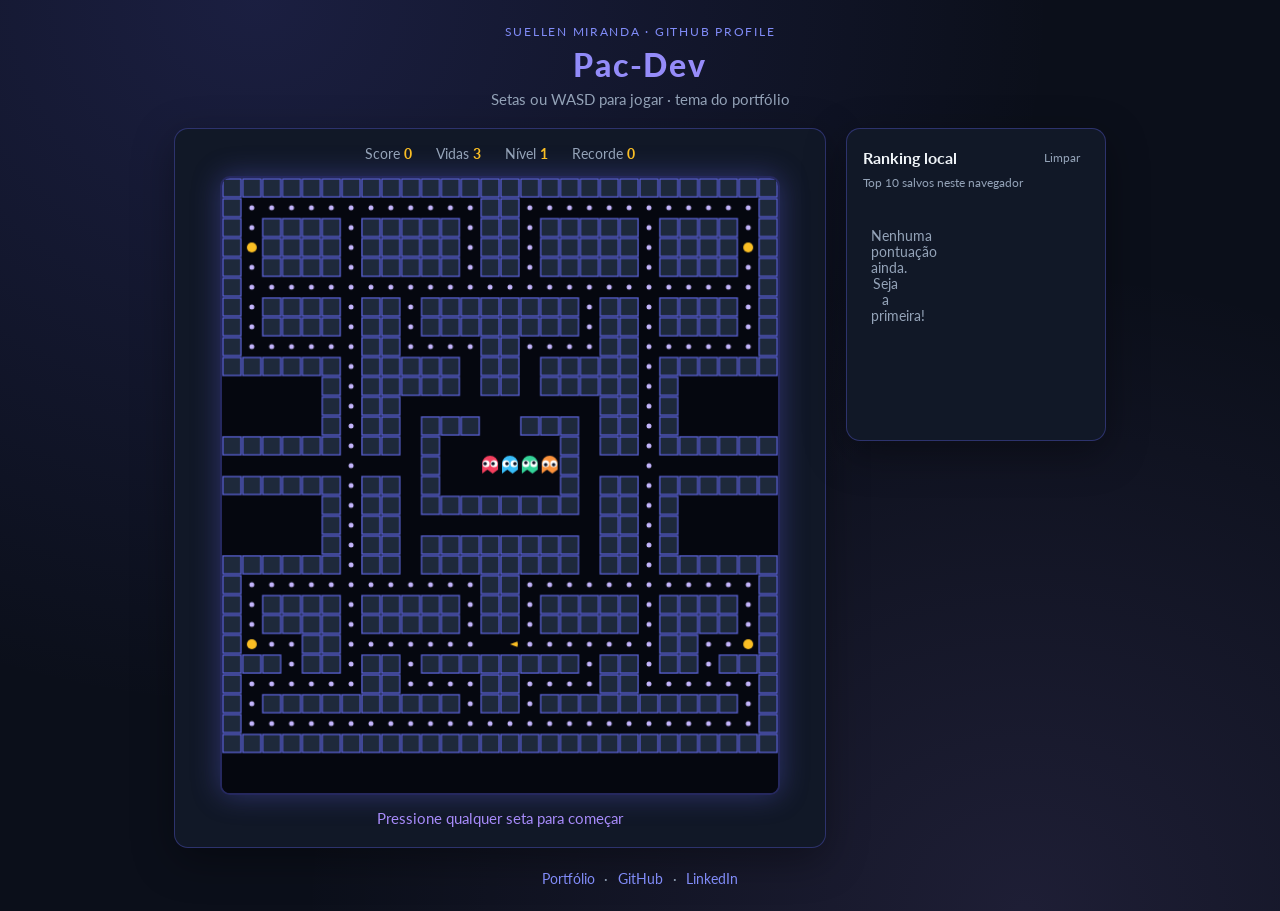
==== docs/pacman/index.html @ 09b1fdc0 "Enhance README with personal details, add Pac-Dev game, and implement GitHub Pages deployment workfl" ====
<!DOCTYPE html>
<html lang="pt-BR">
<head>
  <meta charset="UTF-8" />
  <meta name="viewport" content="width=device-width, initial-scale=1.0, user-scalable=no" />
  <title>Pac-Dev · Suellen Miranda</title>
  <link rel="preconnect" href="https://fonts.googleapis.com" />
  <link rel="preconnect" href="https://fonts.gstatic.com" crossorigin />
  <link href="https://fonts.googleapis.com/css2?family=Lato:wght@400;700;900&display=swap" rel="stylesheet" />
  <link rel="stylesheet" href="style.css" />
</head>
<body>
  <div class="wrap">
    <header>
      <p class="eyebrow">Suellen Miranda · GitHub Profile</p>
      <h1>Pac-Dev</h1>
      <p class="subtitle">Setas ou WASD para jogar · tema do portfólio</p>
    </header>

    <div class="layout">
      <section class="game-panel">
        <div class="hud">
          <span>Score <strong id="score">0</strong></span>
          <span>Vidas <strong id="lives">3</strong></span>
          <span>Nível <strong id="level">1</strong></span>
          <span>Recorde <strong id="best">0</strong></span>
        </div>

        <canvas id="game" width="560" height="620" aria-label="Jogo Pac-Dev"></canvas>

        <p id="status" class="status">Pressione qualquer seta para começar</p>

        <div class="controls-mobile" aria-hidden="true">
          <button type="button" data-dir="up">▲</button>
          <div class="controls-row">
            <button type="button" data-dir="left">◀</button>
            <button type="button" data-dir="down">▼</button>
            <button type="button" data-dir="right">▶</button>
          </div>
        </div>
      </section>

      <aside class="leaderboard-panel">
        <div class="panel-head">
          <h2>Ranking local</h2>
          <button type="button" id="clear-scores" class="btn-ghost" title="Limpar ranking">Limpar</button>
        </div>
        <p class="panel-hint">Top 10 salvos neste navegador</p>
        <ol id="leaderboard" class="leaderboard"></ol>

        <form id="name-form" class="name-form hidden">
          <label for="player-name">Seu nome no ranking</label>
          <div class="name-row">
            <input id="player-name" type="text" maxlength="16" placeholder="Ex: Suh" autocomplete="nickname" />
            <button type="submit" class="btn-primary">Salvar</button>
          </div>
        </form>
      </aside>
    </div>

    <footer>
      <a href="https://suellenmiranda.github.io/Portifolio/">Portfólio</a>
      <span>·</span>
      <a href="https://github.com/SuellenMiranda">GitHub</a>
      <span>·</span>
      <a href="https://linkedin.com/in/suellenmiranda">LinkedIn</a>
    </footer>
  </div>
  <script src="game.js"></script>
</body>
</html>
---- docs/pacman/style.css ----
:root {
  --bg-deep: #0b0f1a;
  --bg-card: #111827;
  --bg-elevated: #1e293b;
  --primary: #6366f1;
  --primary-light: #818cf8;
  --primary-glow: rgba(99, 102, 241, 0.35);
  --accent: #a78bfa;
  --text: #f1f5f9;
  --text-muted: #94a3b8;
  --pac-yellow: #fbbf24;
  --dot: #c4b5fd;
  --danger: #f43f5e;
  --success: #34d399;
  --border: rgba(99, 102, 241, 0.35);
}

* {
  box-sizing: border-box;
  margin: 0;
  padding: 0;
}

body {
  min-height: 100vh;
  display: flex;
  align-items: center;
  justify-content: center;
  background:
    radial-gradient(ellipse at 20% 0%, rgba(99, 102, 241, 0.18) 0%, transparent 55%),
    radial-gradient(ellipse at 80% 100%, rgba(167, 139, 250, 0.12) 0%, transparent 50%),
    var(--bg-deep);
  color: var(--text);
  font-family: "Lato", "Segoe UI", system-ui, sans-serif;
}

.wrap {
  width: min(980px, 100%);
  padding: 1.5rem;
}

header {
  text-align: center;
  margin-bottom: 1.25rem;
}

.eyebrow {
  font-size: 0.78rem;
  letter-spacing: 0.14em;
  text-transform: uppercase;
  color: var(--primary-light);
  margin-bottom: 0.35rem;
}

header h1 {
  font-size: 2rem;
  font-weight: 900;
  letter-spacing: 0.06em;
  background: linear-gradient(135deg, var(--primary-light), var(--accent));
  -webkit-background-clip: text;
  background-clip: text;
  color: transparent;
}

.subtitle {
  margin-top: 0.4rem;
  font-size: 0.92rem;
  color: var(--text-muted);
}

.layout {
  display: grid;
  grid-template-columns: 1fr 260px;
  gap: 1.25rem;
  align-items: start;
}

.game-panel,
.leaderboard-panel {
  background: var(--bg-card);
  border: 1px solid var(--border);
  border-radius: 14px;
  padding: 1rem;
  box-shadow: 0 12px 40px rgba(0, 0, 0, 0.35);
}

.hud {
  display: flex;
  flex-wrap: wrap;
  justify-content: center;
  gap: 1rem 1.5rem;
  margin-bottom: 0.85rem;
  font-size: 0.88rem;
  color: var(--text-muted);
}

.hud strong {
  color: var(--pac-yellow);
  font-weight: 700;
}

#game {
  display: block;
  width: 100%;
  max-width: 560px;
  margin: 0 auto;
  border: 2px solid var(--border);
  border-radius: 10px;
  background: #05070f;
  box-shadow: 0 0 28px var(--primary-glow);
}

.status {
  margin-top: 0.85rem;
  min-height: 1.4rem;
  text-align: center;
  font-size: 0.92rem;
  color: var(--accent);
}

.panel-head {
  display: flex;
  align-items: center;
  justify-content: space-between;
  gap: 0.5rem;
  margin-bottom: 0.35rem;
}

.panel-head h2 {
  font-size: 1rem;
  font-weight: 700;
  color: var(--text);
}

.panel-hint {
  font-size: 0.78rem;
  color: var(--text-muted);
  margin-bottom: 0.85rem;
}

.leaderboard {
  list-style: none;
  display: flex;
  flex-direction: column;
  gap: 0.45rem;
  min-height: 220px;
}

.leaderboard li {
  display: grid;
  grid-template-columns: 28px 1fr auto;
  align-items: center;
  gap: 0.5rem;
  padding: 0.5rem 0.6rem;
  border-radius: 8px;
  background: var(--bg-elevated);
  font-size: 0.85rem;
}

.leaderboard li.is-new {
  outline: 1px solid var(--success);
  background: rgba(52, 211, 153, 0.08);
}

.leaderboard .rank {
  color: var(--primary-light);
  font-weight: 700;
  text-align: center;
}

.leaderboard .name {
  overflow: hidden;
  text-overflow: ellipsis;
  white-space: nowrap;
}

.leaderboard .pts {
  color: var(--pac-yellow);
  font-weight: 700;
}

.leaderboard .empty {
  grid-column: 1 / -1;
  text-align: center;
  color: var(--text-muted);
  background: transparent;
  padding: 1.5rem 0.5rem;
}

.name-form {
  margin-top: 1rem;
  padding-top: 1rem;
  border-top: 1px solid var(--border);
}

.name-form.hidden {
  display: none;
}

.name-form label {
  display: block;
  font-size: 0.82rem;
  color: var(--text-muted);
  margin-bottom: 0.45rem;
}

.name-row {
  display: flex;
  gap: 0.5rem;
}

.name-row input {
  flex: 1;
  min-width: 0;
  padding: 0.55rem 0.7rem;
  border-radius: 8px;
  border: 1px solid var(--border);
  background: var(--bg-deep);
  color: var(--text);
  font: inherit;
}

.name-row input:focus {
  outline: 2px solid var(--primary);
  outline-offset: 1px;
}

.btn-primary,
.btn-ghost {
  border: none;
  border-radius: 8px;
  font: inherit;
  cursor: pointer;
  transition: background 0.15s ease, color 0.15s ease;
}

.btn-primary {
  padding: 0.55rem 0.9rem;
  background: var(--primary);
  color: #fff;
  font-weight: 700;
}

.btn-primary:hover {
  background: var(--primary-light);
}

.btn-ghost {
  padding: 0.3rem 0.55rem;
  background: transparent;
  color: var(--text-muted);
  font-size: 0.78rem;
}

.btn-ghost:hover {
  color: var(--danger);
}

.controls-mobile {
  display: none;
  margin-top: 1rem;
  gap: 0.4rem;
  flex-direction: column;
  align-items: center;
}

.controls-row {
  display: flex;
  gap: 0.4rem;
}

.controls-mobile button {
  width: 52px;
  height: 52px;
  border: 1px solid var(--border);
  border-radius: 10px;
  background: var(--bg-elevated);
  color: var(--primary-light);
  font-size: 1.2rem;
  cursor: pointer;
}

.controls-mobile button:active {
  background: var(--primary);
  color: #fff;
}

footer {
  margin-top: 1.35rem;
  text-align: center;
  font-size: 0.88rem;
}

footer a {
  color: var(--primary-light);
  text-decoration: none;
}

footer a:hover {
  text-decoration: underline;
}

footer span {
  color: var(--text-muted);
  margin: 0 0.35rem;
}

@media (max-width: 860px) {
  .layout {
    grid-template-columns: 1fr;
  }

  .leaderboard {
    min-height: auto;
  }
}

@media (max-width: 600px), (hover: none) {
  .controls-mobile {
    display: flex;
  }
}
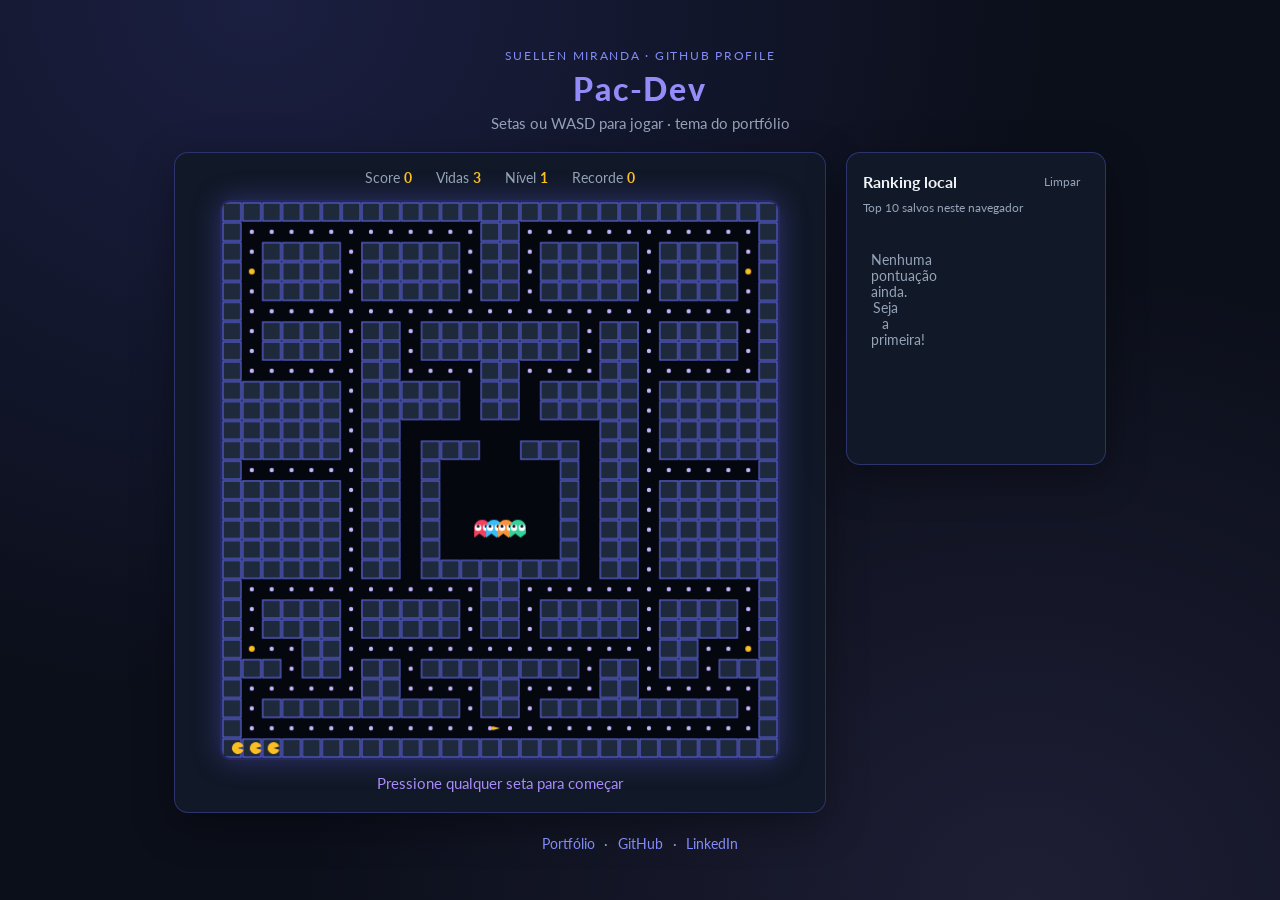
==== commit 79fe2811: "Refactor Pac-Dev game logic: add constants for maze dimensions, update maze layout, enhance ghost be" ====
--- a/docs/pacman/index.html
+++ b/docs/pacman/index.html
@@ -26,7 +26,7 @@
           <span>Recorde <strong id="best">0</strong></span>
         </div>
 
-        <canvas id="game" width="560" height="620" aria-label="Jogo Pac-Dev"></canvas>
+        <canvas id="game" width="560" height="560" aria-label="Jogo Pac-Dev"></canvas>
 
         <p id="status" class="status">Pressione qualquer seta para começar</p>
 
